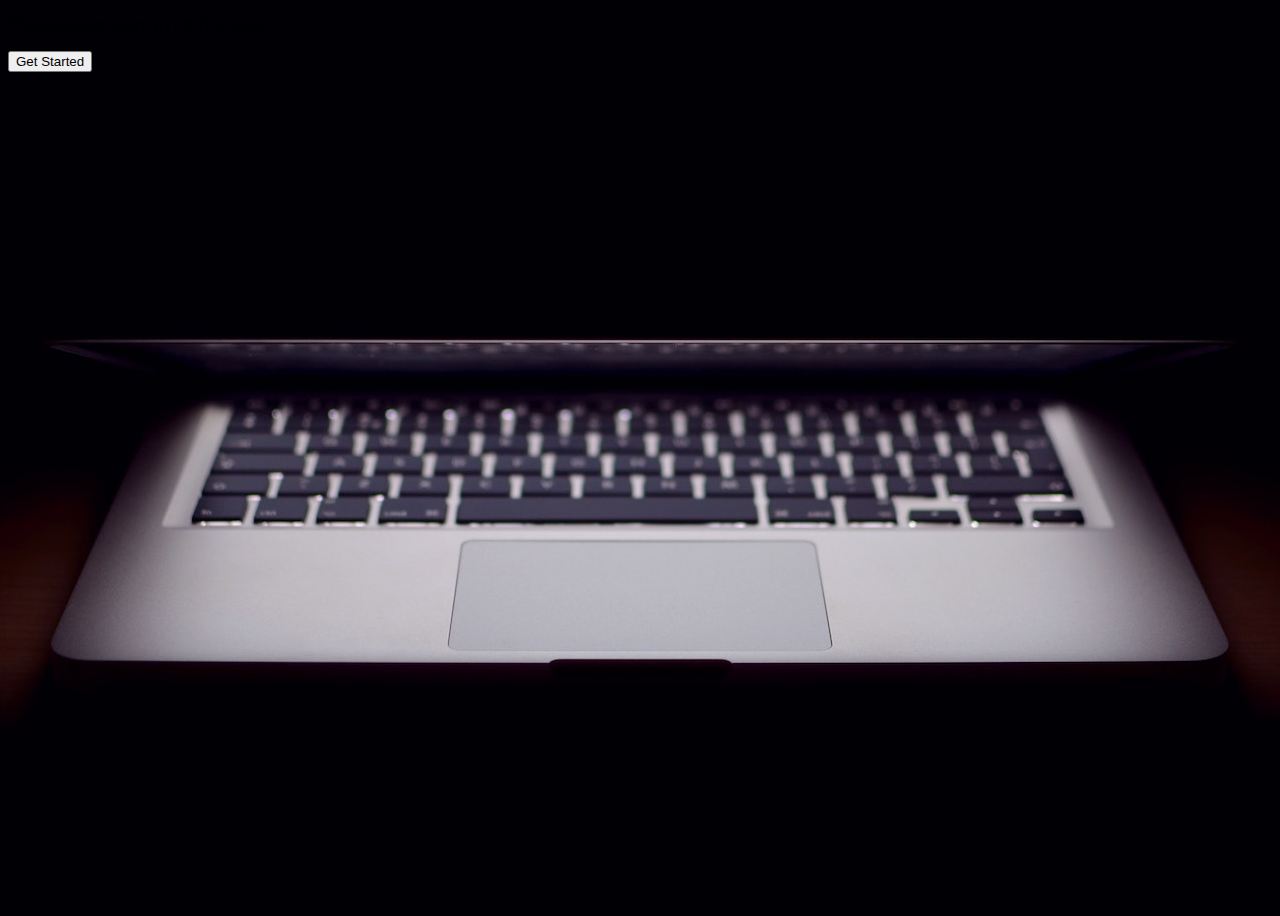
==== First landing page challenge/index.html @ bd287701 "Started the startup landing page challenge" ====
<!DOCTYPE html>
<html>
  <head>
    <title>Startup</title>

    <!-- Google Fonts -->
    <link href="https://fonts.googleapis.com/css?family=Montserrat" rel="stylesheet">

    <!-- Bootstrap CSS from a CDN. This way you don't have to include the bootstrap file yourself -->
    <link rel="stylesheet" href="https://maxcdn.bootstrapcdn.com/bootstrap/4.0.0-alpha.6/css/bootstrap.min.css" integrity="sha384-rwoIResjU2yc3z8GV/NPeZWAv56rSmLldC3R/AZzGRnGxQQKnKkoFVhFQhNUwEyJ" crossorigin="anonymous">

    <!-- Your own stylesheet -->
    <link rel="stylesheet" type="text/css" href="style.css">
  </head>
  <body>
	<div class="container">
		<p>The Biggest Startup Of The Year.</p>
		<button>Get Started</button>
	</div>
  </body>
</html>
---- First landing page challenge/style.css ----
body,
html {
  	width: 100%;
  	height: 100%;
}

body {
  	font-family: 'Montserrat', sans-serif;
	background: url(header.jpg ) 50%, 50%;
}
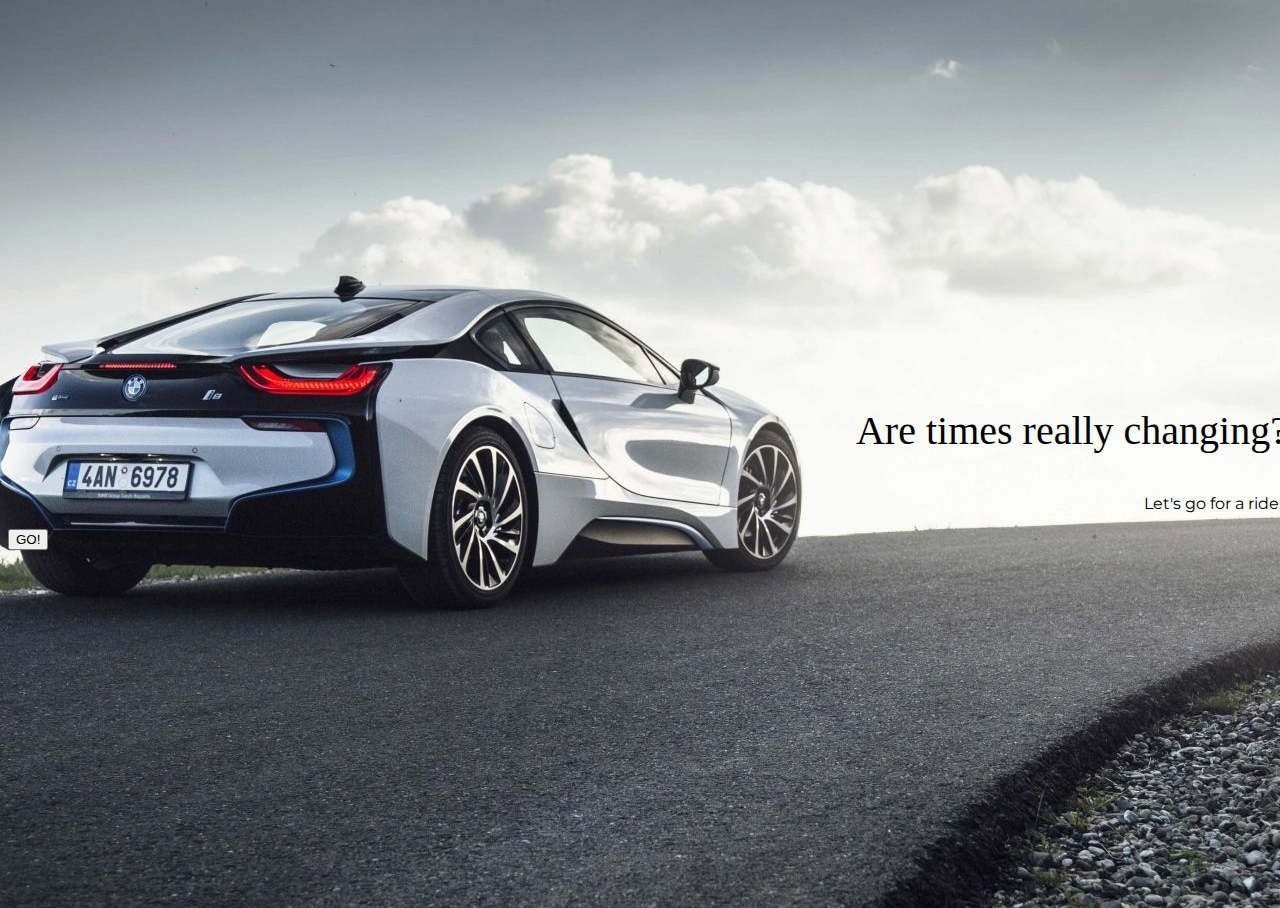
==== commit 34da9a3d: "Making text layout changes" ====
--- a/First landing page challenge/index.html
+++ b/First landing page challenge/index.html
@@ -14,8 +14,9 @@
   </head>
   <body>
 	<div class="container">
-		<p>The Biggest Startup Of The Year.</p>
-		<button>Get Started</button>
+		<p id="heading">Are times really changing?</p>
+		<p id="ride">Let's go for a ride...</p>
+		<button class="button">GO!</button>
 	</div>
   </body>
 </html>
--- a/First landing page challenge/style.css
+++ b/First landing page challenge/style.css
@@ -6,5 +6,27 @@
 
 body {
   	font-family: 'Montserrat', sans-serif;
-	background: url(header.jpg ) 50%, 50%;
+	background: url(bg-64.jpg) 30%, 50%;
+	width: 100%;
+	display: table;
+}
+.container {
+	display: table-cell;
+	vertical-align: middle;
+	line-height: -200px;
+	right: 0;
+	align-items: flex-end;
+}
+#heading, #ride, button {
+	display: flex;
+	justify-content: flex-end;
+	align-content: flex-end;
+}
+#heading {
+	font-size: 40px;
+	font-family: serif;
+}
+.button {
+	right: 0;
+	align-self: flex-end;
 }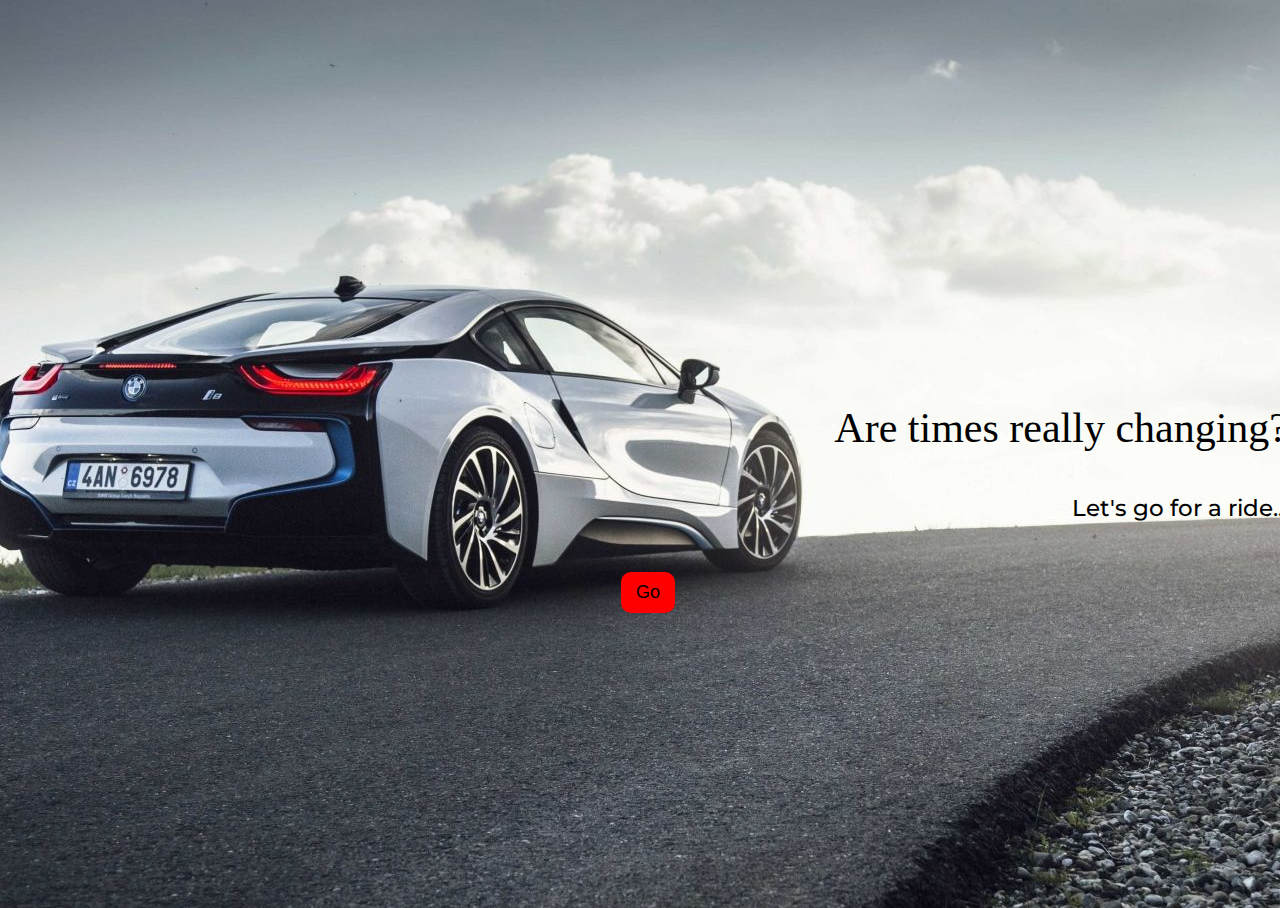
==== commit f5dc02ae: "Done first bacth edit" ====
--- a/First landing page challenge/index.html
+++ b/First landing page challenge/index.html
@@ -15,8 +15,7 @@
   <body>
 	<div class="container">
 		<p id="heading">Are times really changing?</p>
-		<p id="ride">Let's go for a ride...</p>
-		<button class="button">GO!</button>
+		<p id="ride">Let's go for a ride...</p><button>Go</button>
 	</div>
   </body>
 </html>
--- a/First landing page challenge/style.css
+++ b/First landing page challenge/style.css
@@ -16,17 +16,37 @@
 	line-height: -200px;
 	right: 0;
 	align-items: flex-end;
+	margin-top: 500px;
 }
-#heading, #ride, button {
+#heading, #ride {
 	display: flex;
 	justify-content: flex-end;
 	align-content: flex-end;
 }
 #heading {
-	font-size: 40px;
-	font-family: serif;
+	font-size: 42px;
+	font-family: cursive;
+	margin-top: 100px;
 }
-.button {
-	right: 0;
-	align-self: flex-end;
+#ride {
+	font-weight: 500;
+	font-size: 23px;
+}
+button {
+	right: 0; bottom: 0;
+	display: flex;
+	margin: auto;
+	text-align: center;
+	border: none;
+	font-size: 18px;
+	padding: 10px 15px;
+	border-radius: 10px;
+	background-color: red;
+	margin-top: 50px;
+/*	outline: none;*/
+}
+button:hover {
+	background-color: darkred;
+	color: white;
+	outline: none;
 }